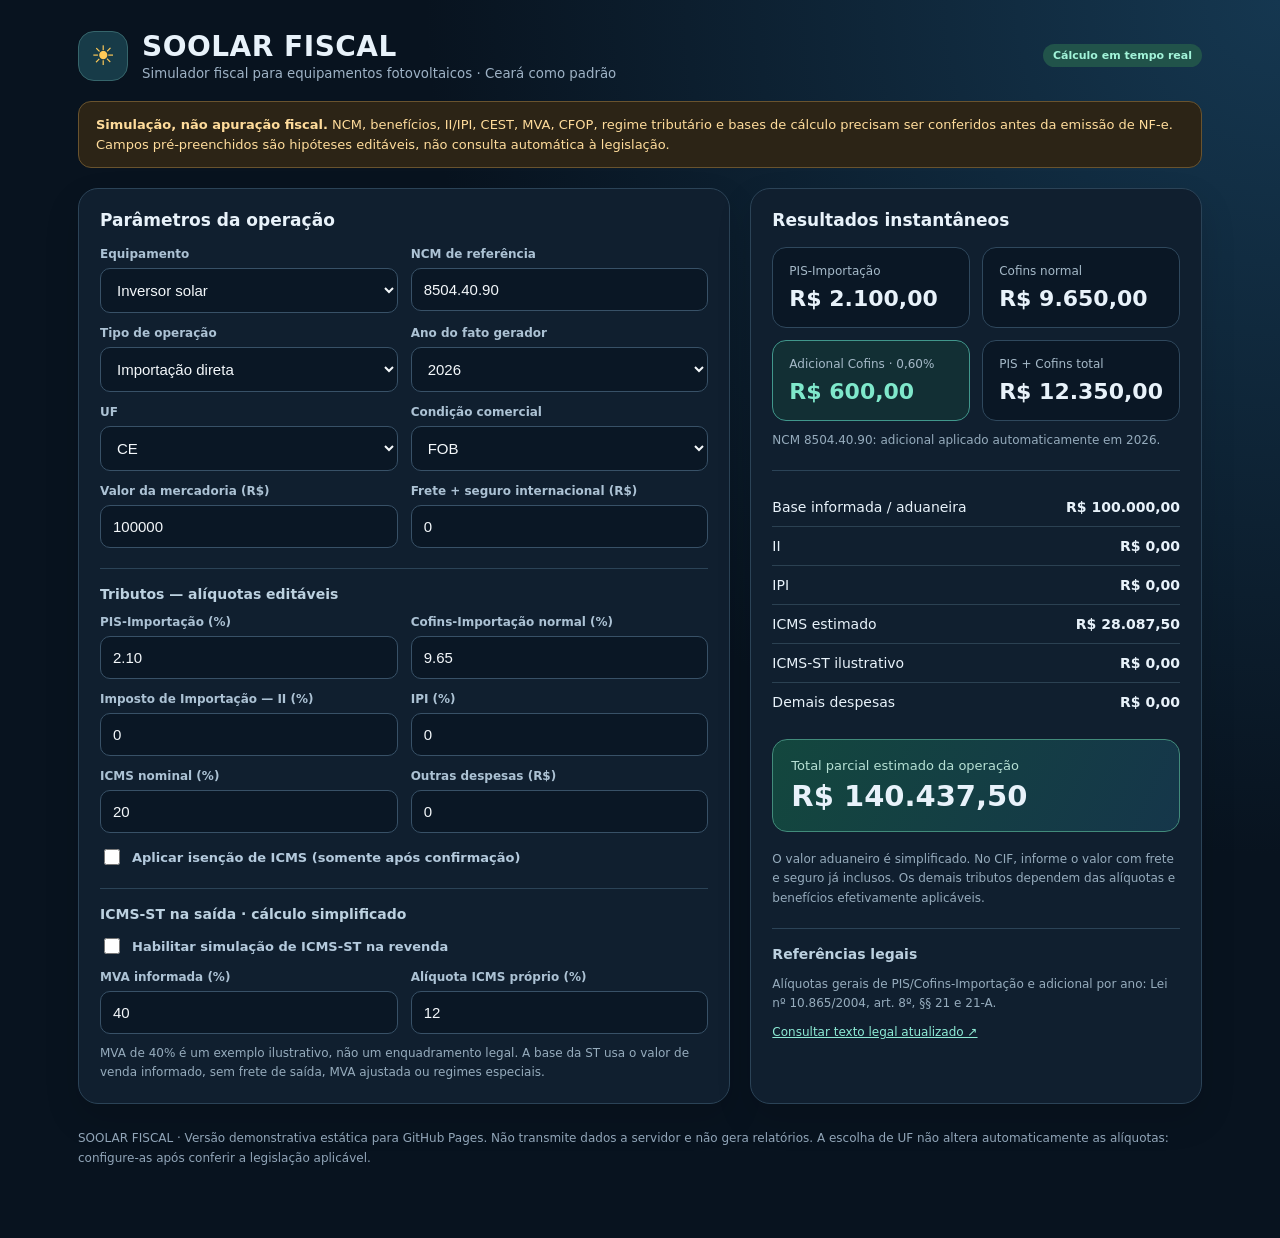
==== index.html @ ff3c5f22 "Add files via upload" ====
<!doctype html><html lang="pt-BR"><head><meta charset="utf-8"><meta name="viewport" content="width=device-width,initial-scale=1"><meta name="theme-color" content="#0b1727"><title>SOOLAR FISCAL — Simulador Fotovoltaico</title><style>
:root{font-family:Inter,system-ui,-apple-system,Segoe UI,sans-serif;color:#e8f2fa;background:#08131f}*{box-sizing:border-box}body{margin:0;background:radial-gradient(circle at top right,#153750,transparent 48%),#08131f;min-height:100vh}.shell{max-width:1160px;margin:auto;padding:30px 18px 70px}header{display:flex;align-items:center;gap:14px;margin-bottom:20px}.logo{display:grid;place-items:center;background:#173b48;color:#ffca57;border:1px solid #36656b;width:50px;height:50px;font-size:27px;border-radius:16px}h1{margin:0;font-size:28px;letter-spacing:.5px}small,.muted{color:#9eb2c5}header small{display:block;margin-top:3px}.notice{padding:13px 17px;background:#2c2416;border:1px solid #69532e;color:#ffdc9b;border-radius:13px;font-size:13px;margin:16px 0 20px;line-height:1.5}.layout{display:grid;grid-template-columns:minmax(0,1.3fr) minmax(310px,.9fr);gap:20px}.panel{padding:21px;border:1px solid #2b4357;border-radius:20px;background:#101f2f;box-shadow:0 15px 35px #0002}.panel h2{font-size:17px;margin:0 0 17px}.section{margin-top:20px;padding-top:17px;border-top:1px solid #2b4357}.section h3{font-size:14px;color:#bcd1e0;margin:0 0 13px}.fields{display:grid;grid-template-columns:repeat(2,minmax(0,1fr));gap:13px}.field{display:flex;flex-direction:column;gap:7px;min-width:0}label{color:#acc2d4;font-size:12px;font-weight:600}select,input{border-radius:10px;background:#0a1725;color:#f4f8fb;border:1px solid #385167;padding:12px;font-size:15px;width:100%;min-width:0}input:focus,select:focus{outline:2px solid #67d4c7;outline-offset:1px}.wide{grid-column:1/-1}.inline{display:flex;gap:9px;align-items:center;font-size:13px;color:#b4cadd}.inline input{width:16px;height:16px;accent-color:#4ad9bd}.cards{display:grid;grid-template-columns:1fr 1fr;gap:12px}.tile{padding:16px;background:#0a1725;border:1px solid #2f485d;border-radius:14px}.tile .label{font-size:12px;color:#a5b9c8}.tile .value{font-weight:800;font-size:22px;margin-top:8px;overflow-wrap:anywhere}.tile.accent{border-color:#41978c;background:#122f34}.tile.accent .value{color:#7fe8cb}.tot{margin:18px 0;padding:18px;border-radius:15px;background:linear-gradient(115deg,#13473e,#15364a);border:1px solid #428b7b}.tot div{font-size:13px;color:#b6e0d4}.tot strong{font-size:29px;display:block;margin-top:6px;overflow-wrap:anywhere}.row{display:flex;justify-content:space-between;gap:15px;border-bottom:1px solid #2b4152;padding:11px 0;font-size:14px}.row:last-child{border-bottom:0}.row strong{font-variant-numeric:tabular-nums;text-align:right}.help{font-size:12px;color:#96acbd;line-height:1.6;margin:10px 0 0}.pill{display:inline-block;border-radius:100px;background:#21534a;color:#a2f4d9;padding:5px 10px;font-size:11px;font-weight:700;margin-left:auto}.sources a{color:#8debd5}footer{margin-top:25px;font-size:12px;color:#91a5b8;line-height:1.6}@media(max-width:800px){.layout{grid-template-columns:1fr}.shell{padding-top:22px}}@media(max-width:440px){.fields{grid-template-columns:1fr}.cards{grid-template-columns:1fr}h1{font-size:24px}}
</style></head><body><main class="shell"><header><span class="logo">☀</span><div><h1>SOOLAR FISCAL</h1><small>Simulador fiscal para equipamentos fotovoltaicos · Ceará como padrão</small></div><span class="pill">Cálculo em tempo real</span></header><div class="notice"><strong>Simulação, não apuração fiscal.</strong> NCM, benefícios, II/IPI, CEST, MVA, CFOP, regime tributário e bases de cálculo precisam ser conferidos antes da emissão de NF-e. Campos pré-preenchidos são hipóteses editáveis, não consulta automática à legislação.</div><div class="layout"><div class="panel"><h2>Parâmetros da operação</h2><div class="fields"><div class="field"><label for="produto">Equipamento</label><select id="produto"><option value="inversor">Inversor solar</option><option value="painel">Painel fotovoltaico</option><option value="bateria">Bateria / armazenamento</option><option value="estrutura">Estruturas</option><option value="kit">Sistema completo (por componentes)</option></select></div><div class="field"><label for="ncm">NCM de referência</label><input id="ncm" readonly value="8504.40.90"></div><div class="field"><label for="operacao">Tipo de operação</label><select id="operacao"><option value="importacao">Importação direta</option><option value="compra">Compra nacional</option><option value="revenda">Revenda / saída</option></select></div><div class="field"><label for="ano">Ano do fato gerador</label><select id="ano"><option>2025</option><option selected>2026</option><option>2027</option></select></div><div class="field"><label for="uf">UF</label><select id="uf"><option selected>CE</option><option>SP</option><option>GO</option><option>MG</option><option>BA</option><option>PE</option><option>RJ</option><option>PR</option><option>SC</option><option>RS</option><option>DF</option><option>Outras</option></select></div><div class="field"><label for="incoterm">Condição comercial</label><select id="incoterm"><option>FOB</option><option>CIF</option></select></div><div class="field"><label for="valor">Valor da mercadoria (R$)</label><input id="valor" type="number" min="0" step="0.01" value="100000"></div><div class="field"><label for="frete">Frete + seguro internacional (R$)</label><input id="frete" type="number" min="0" step="0.01" value="0"></div></div><div class="section"><h3>Tributos — alíquotas editáveis</h3><div class="fields"><div class="field"><label for="pis">PIS-Importação (%)</label><input id="pis" type="number" min="0" step="0.01" value="2.10"></div><div class="field"><label for="cofins">Cofins-Importação normal (%)</label><input id="cofins" type="number" min="0" step="0.01" value="9.65"></div><div class="field"><label for="ii">Imposto de Importação — II (%)</label><input id="ii" type="number" min="0" step="0.01" value="0"></div><div class="field"><label for="ipi">IPI (%)</label><input id="ipi" type="number" min="0" step="0.01" value="0"></div><div class="field"><label for="icms">ICMS nominal (%)</label><input id="icms" type="number" min="0" max="99" step="0.01" value="20"></div><div class="field"><label for="despesas">Outras despesas (R$)</label><input id="despesas" type="number" min="0" step="0.01" value="0"></div><label class="inline wide"><input id="isento" type="checkbox">Aplicar isenção de ICMS (somente após confirmação)</label></div></div><div class="section"><h3>ICMS-ST na saída · cálculo simplificado</h3><div class="fields"><label class="inline wide"><input id="st" type="checkbox">Habilitar simulação de ICMS-ST na revenda</label><div class="field"><label for="mva">MVA informada (%)</label><input id="mva" type="number" min="0" step="0.01" value="40"></div><div class="field"><label for="propria">Alíquota ICMS próprio (%)</label><input id="propria" type="number" min="0" step="0.01" value="12"></div></div><p class="help">MVA de 40% é um exemplo ilustrativo, não um enquadramento legal. A base da ST usa o valor de venda informado, sem frete de saída, MVA ajustada ou regimes especiais.</p></div></div><aside class="panel"><h2>Resultados instantâneos</h2><div class="cards"><div class="tile"><div class="label">PIS-Importação</div><div class="value" id="r-pis">R$ 0,00</div></div><div class="tile"><div class="label">Cofins normal</div><div class="value" id="r-cofins">R$ 0,00</div></div><div class="tile accent"><div class="label">Adicional Cofins · <span id="r-add-rate">0,60%</span></div><div class="value" id="r-add">R$ 0,00</div></div><div class="tile"><div class="label">PIS + Cofins total</div><div class="value" id="r-contrib">R$ 0,00</div></div></div><p class="help" id="msg-extra"></p><div class="section"><div class="row"><span>Base informada / aduaneira</span><strong id="r-base"></strong></div><div class="row"><span>II</span><strong id="r-ii"></strong></div><div class="row"><span>IPI</span><strong id="r-ipi"></strong></div><div class="row"><span>ICMS estimado</span><strong id="r-icms"></strong></div><div class="row"><span>ICMS-ST ilustrativo</span><strong id="r-st"></strong></div><div class="row"><span>Demais despesas</span><strong id="r-exp"></strong></div></div><div class="tot"><div>Total parcial estimado da operação</div><strong id="r-total"></strong></div><p class="help" id="msg-ops"></p><div class="section sources"><h3>Referências legais</h3><p class="help">Alíquotas gerais de PIS/Cofins-Importação e adicional por ano: Lei nº 10.865/2004, art. 8º, §§ 21 e 21-A.</p><p class="help"><a target="_blank" rel="noopener noreferrer" href="https://www2.camara.leg.br/legin/fed/lei/2004/lei-10865-30-abril-2004-531830-normaatualizada-pl.html">Consultar texto legal atualizado ↗</a></p></div></aside></div><footer>SOOLAR FISCAL · Versão demonstrativa estática para GitHub Pages. Não transmite dados a servidor e não gera relatórios. A escolha de UF não altera automaticamente as alíquotas: configure-as após conferir a legislação aplicável.</footer></main><script>
const $=id=>document.getElementById(id);const fields=[...document.querySelectorAll('input,select')];const currency=new Intl.NumberFormat('pt-BR',{style:'currency',currency:'BRL'});const num=id=>Math.max(0,Number($(id).value)||0);const fm=x=>currency.format(Number.isFinite(x)?x:0);const txt=(id,s)=>$(id).textContent=s;
function calc(){const p=$('produto').value,op=$('operacao').value,imp=op==='importacao';const ncms={inversor:'8504.40.90',painel:'8541.43.00',bateria:'NCM a confirmar',estrutura:'NCM a confirmar',kit:'Por componente'};txt('ncm',ncms[p]);$('ncm').value=ncms[p];const year=$('ano').value,rate=imp&&p==='inversor'?({2025:.8,2026:.6,2027:.4}[year]||0):0;const base=num('valor')+(imp&&$('incoterm').value==='FOB'?num('frete'):0);const pis=imp?base*num('pis')/100:0,cof=imp?base*num('cofins')/100:0,add=base*rate/100,ii=imp?base*num('ii')/100:0,ipi=imp?(base+ii)*num('ipi')/100:0,exp=num('despesas');const icmsRate=$('isento').checked?0:Math.min(99,num('icms'))/100;const icmsBase=imp?(base+ii+ipi+pis+cof+add+exp)/(1-icmsRate):0;const icms=imp?icmsBase*icmsRate:0;const st=op==='revenda'&&$('st').checked&&!$('isento').checked?Math.max(0,base*(1+num('mva')/100)*num('icms')/100-base*num('propria')/100):0;const total=base+pis+cof+add+ii+ipi+icms+st+exp;for(const [id,val] of Object.entries({'r-pis':pis,'r-cofins':cof,'r-add':add,'r-contrib':pis+cof+add,'r-base':base,'r-ii':ii,'r-ipi':ipi,'r-icms':icms,'r-st':st,'r-exp':exp,'r-total':total}))txt(id,fm(val));txt('r-add-rate',rate.toFixed(2).replace('.',',')+'%');txt('msg-extra',!imp?'Operação nacional: não cobrar novamente PIS/Cofins-Importação. Tributos nacionais não estão implementados.':p==='inversor'?'NCM 8504.40.90: adicional aplicado automaticamente em '+year+'.':'Adicional não aplicado automaticamente para este equipamento; confirme o enquadramento NCM antes do uso fiscal.');txt('msg-ops',!imp?'A operação nacional mostra apenas valor informado, despesas e eventual ST ilustrativa. Não é uma apuração completa de revenda/compra.':'O valor aduaneiro é simplificado. No CIF, informe o valor com frete e seguro já inclusos. Os demais tributos dependem das alíquotas e benefícios efetivamente aplicáveis.');for(const id of ['pis','cofins','ii','ipi','frete','incoterm'])$(id).disabled=!imp;}
fields.forEach(e=>{e.addEventListener('input',calc);e.addEventListener('change',calc)});calc();
</script></body></html>
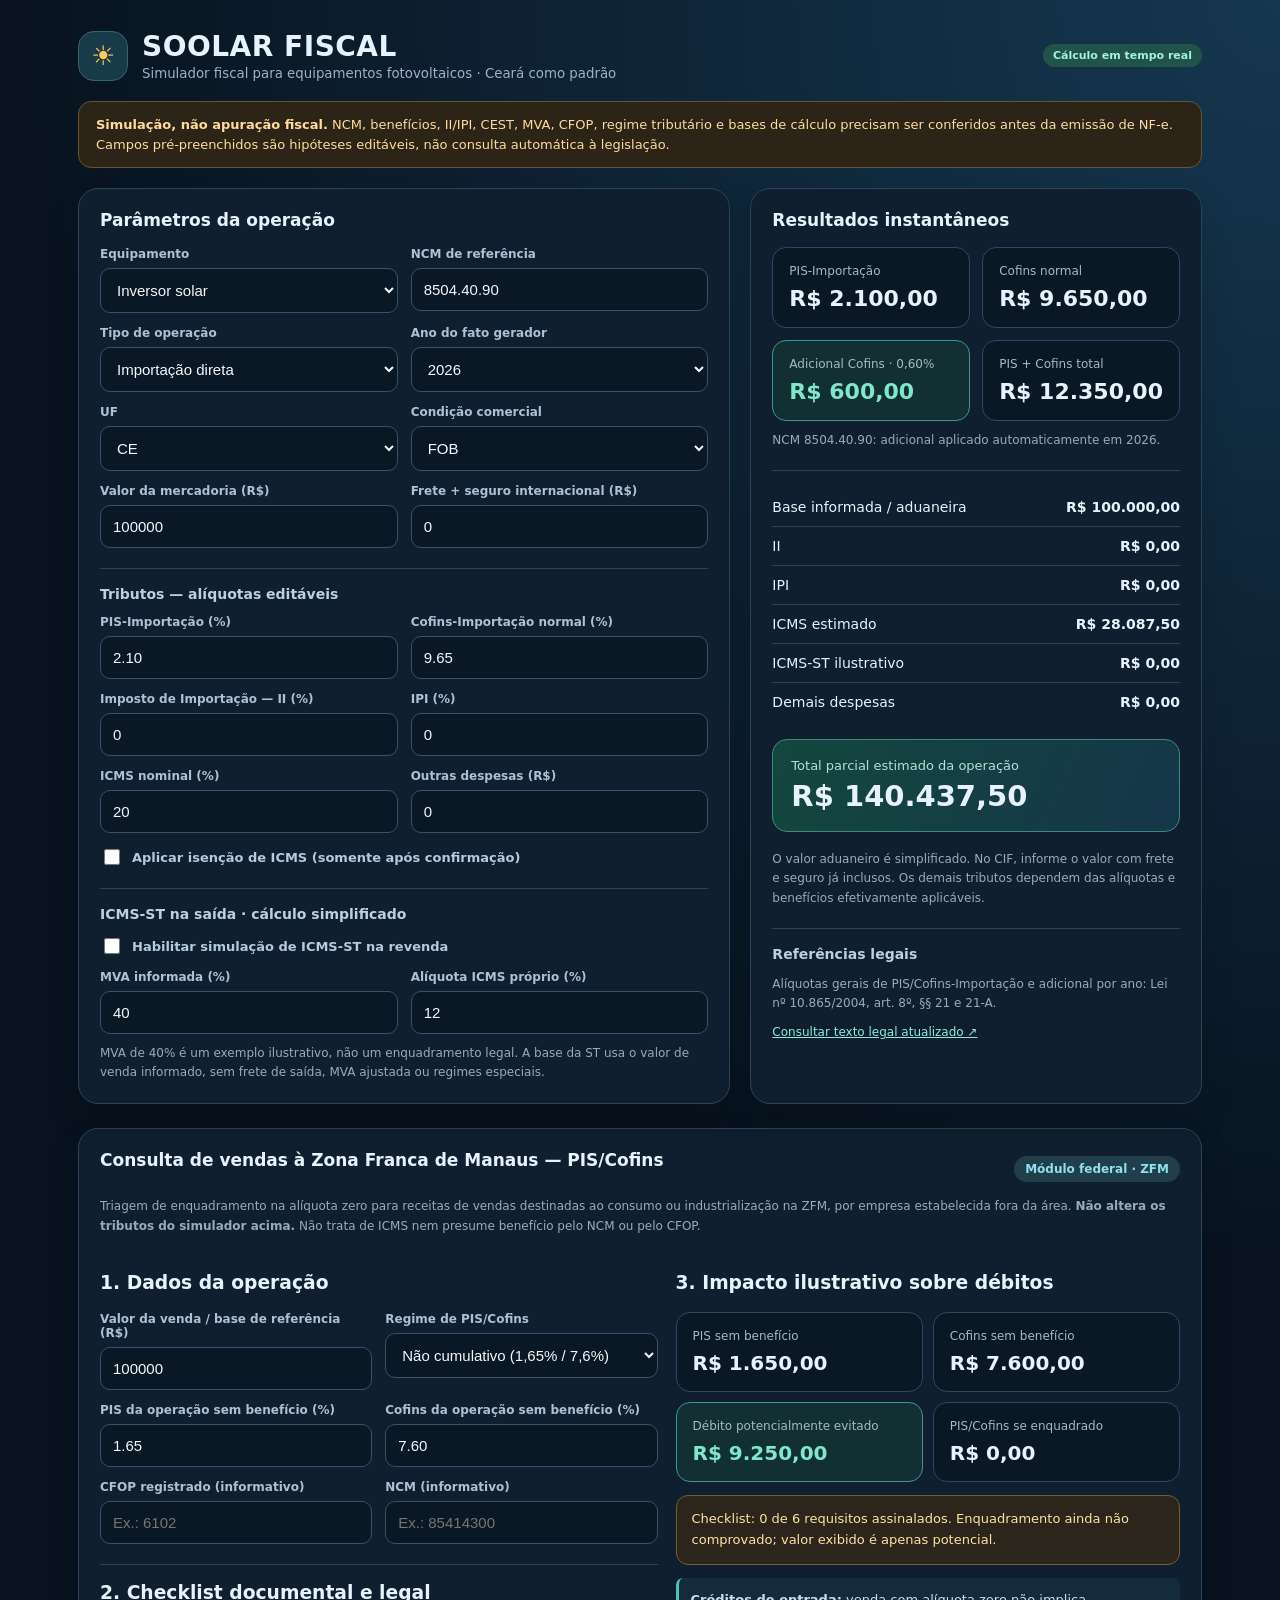
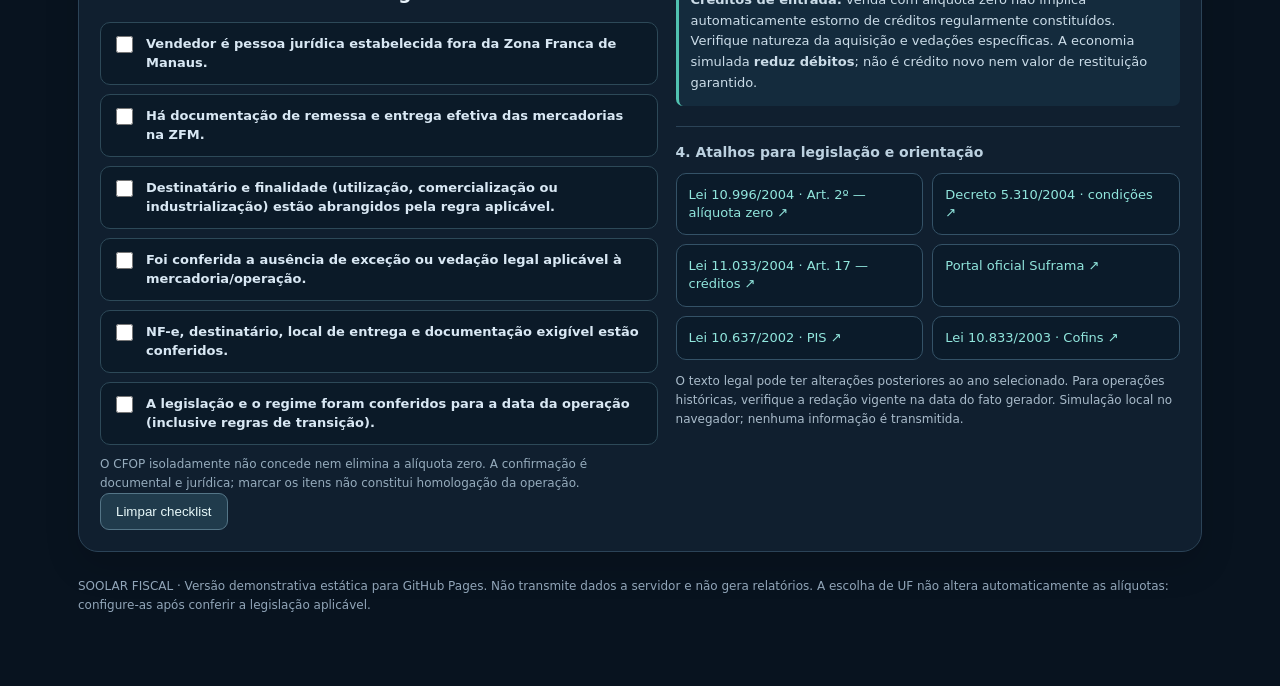
==== commit c95c70e0: "Update index.html" ====
--- a/index.html
+++ b/index.html
@@ -1,7 +1,62 @@
 <!doctype html><html lang="pt-BR"><head><meta charset="utf-8"><meta name="viewport" content="width=device-width,initial-scale=1"><meta name="theme-color" content="#0b1727"><title>SOOLAR FISCAL — Simulador Fotovoltaico</title><style>
 :root{font-family:Inter,system-ui,-apple-system,Segoe UI,sans-serif;color:#e8f2fa;background:#08131f}*{box-sizing:border-box}body{margin:0;background:radial-gradient(circle at top right,#153750,transparent 48%),#08131f;min-height:100vh}.shell{max-width:1160px;margin:auto;padding:30px 18px 70px}header{display:flex;align-items:center;gap:14px;margin-bottom:20px}.logo{display:grid;place-items:center;background:#173b48;color:#ffca57;border:1px solid #36656b;width:50px;height:50px;font-size:27px;border-radius:16px}h1{margin:0;font-size:28px;letter-spacing:.5px}small,.muted{color:#9eb2c5}header small{display:block;margin-top:3px}.notice{padding:13px 17px;background:#2c2416;border:1px solid #69532e;color:#ffdc9b;border-radius:13px;font-size:13px;margin:16px 0 20px;line-height:1.5}.layout{display:grid;grid-template-columns:minmax(0,1.3fr) minmax(310px,.9fr);gap:20px}.panel{padding:21px;border:1px solid #2b4357;border-radius:20px;background:#101f2f;box-shadow:0 15px 35px #0002}.panel h2{font-size:17px;margin:0 0 17px}.section{margin-top:20px;padding-top:17px;border-top:1px solid #2b4357}.section h3{font-size:14px;color:#bcd1e0;margin:0 0 13px}.fields{display:grid;grid-template-columns:repeat(2,minmax(0,1fr));gap:13px}.field{display:flex;flex-direction:column;gap:7px;min-width:0}label{color:#acc2d4;font-size:12px;font-weight:600}select,input{border-radius:10px;background:#0a1725;color:#f4f8fb;border:1px solid #385167;padding:12px;font-size:15px;width:100%;min-width:0}input:focus,select:focus{outline:2px solid #67d4c7;outline-offset:1px}.wide{grid-column:1/-1}.inline{display:flex;gap:9px;align-items:center;font-size:13px;color:#b4cadd}.inline input{width:16px;height:16px;accent-color:#4ad9bd}.cards{display:grid;grid-template-columns:1fr 1fr;gap:12px}.tile{padding:16px;background:#0a1725;border:1px solid #2f485d;border-radius:14px}.tile .label{font-size:12px;color:#a5b9c8}.tile .value{font-weight:800;font-size:22px;margin-top:8px;overflow-wrap:anywhere}.tile.accent{border-color:#41978c;background:#122f34}.tile.accent .value{color:#7fe8cb}.tot{margin:18px 0;padding:18px;border-radius:15px;background:linear-gradient(115deg,#13473e,#15364a);border:1px solid #428b7b}.tot div{font-size:13px;color:#b6e0d4}.tot strong{font-size:29px;display:block;margin-top:6px;overflow-wrap:anywhere}.row{display:flex;justify-content:space-between;gap:15px;border-bottom:1px solid #2b4152;padding:11px 0;font-size:14px}.row:last-child{border-bottom:0}.row strong{font-variant-numeric:tabular-nums;text-align:right}.help{font-size:12px;color:#96acbd;line-height:1.6;margin:10px 0 0}.pill{display:inline-block;border-radius:100px;background:#21534a;color:#a2f4d9;padding:5px 10px;font-size:11px;font-weight:700;margin-left:auto}.sources a{color:#8debd5}footer{margin-top:25px;font-size:12px;color:#91a5b8;line-height:1.6}@media(max-width:800px){.layout{grid-template-columns:1fr}.shell{padding-top:22px}}@media(max-width:440px){.fields{grid-template-columns:1fr}.cards{grid-template-columns:1fr}h1{font-size:24px}}
-</style></head><body><main class="shell"><header><span class="logo">☀</span><div><h1>SOOLAR FISCAL</h1><small>Simulador fiscal para equipamentos fotovoltaicos · Ceará como padrão</small></div><span class="pill">Cálculo em tempo real</span></header><div class="notice"><strong>Simulação, não apuração fiscal.</strong> NCM, benefícios, II/IPI, CEST, MVA, CFOP, regime tributário e bases de cálculo precisam ser conferidos antes da emissão de NF-e. Campos pré-preenchidos são hipóteses editáveis, não consulta automática à legislação.</div><div class="layout"><div class="panel"><h2>Parâmetros da operação</h2><div class="fields"><div class="field"><label for="produto">Equipamento</label><select id="produto"><option value="inversor">Inversor solar</option><option value="painel">Painel fotovoltaico</option><option value="bateria">Bateria / armazenamento</option><option value="estrutura">Estruturas</option><option value="kit">Sistema completo (por componentes)</option></select></div><div class="field"><label for="ncm">NCM de referência</label><input id="ncm" readonly value="8504.40.90"></div><div class="field"><label for="operacao">Tipo de operação</label><select id="operacao"><option value="importacao">Importação direta</option><option value="compra">Compra nacional</option><option value="revenda">Revenda / saída</option></select></div><div class="field"><label for="ano">Ano do fato gerador</label><select id="ano"><option>2025</option><option selected>2026</option><option>2027</option></select></div><div class="field"><label for="uf">UF</label><select id="uf"><option selected>CE</option><option>SP</option><option>GO</option><option>MG</option><option>BA</option><option>PE</option><option>RJ</option><option>PR</option><option>SC</option><option>RS</option><option>DF</option><option>Outras</option></select></div><div class="field"><label for="incoterm">Condição comercial</label><select id="incoterm"><option>FOB</option><option>CIF</option></select></div><div class="field"><label for="valor">Valor da mercadoria (R$)</label><input id="valor" type="number" min="0" step="0.01" value="100000"></div><div class="field"><label for="frete">Frete + seguro internacional (R$)</label><input id="frete" type="number" min="0" step="0.01" value="0"></div></div><div class="section"><h3>Tributos — alíquotas editáveis</h3><div class="fields"><div class="field"><label for="pis">PIS-Importação (%)</label><input id="pis" type="number" min="0" step="0.01" value="2.10"></div><div class="field"><label for="cofins">Cofins-Importação normal (%)</label><input id="cofins" type="number" min="0" step="0.01" value="9.65"></div><div class="field"><label for="ii">Imposto de Importação — II (%)</label><input id="ii" type="number" min="0" step="0.01" value="0"></div><div class="field"><label for="ipi">IPI (%)</label><input id="ipi" type="number" min="0" step="0.01" value="0"></div><div class="field"><label for="icms">ICMS nominal (%)</label><input id="icms" type="number" min="0" max="99" step="0.01" value="20"></div><div class="field"><label for="despesas">Outras despesas (R$)</label><input id="despesas" type="number" min="0" step="0.01" value="0"></div><label class="inline wide"><input id="isento" type="checkbox">Aplicar isenção de ICMS (somente após confirmação)</label></div></div><div class="section"><h3>ICMS-ST na saída · cálculo simplificado</h3><div class="fields"><label class="inline wide"><input id="st" type="checkbox">Habilitar simulação de ICMS-ST na revenda</label><div class="field"><label for="mva">MVA informada (%)</label><input id="mva" type="number" min="0" step="0.01" value="40"></div><div class="field"><label for="propria">Alíquota ICMS próprio (%)</label><input id="propria" type="number" min="0" step="0.01" value="12"></div></div><p class="help">MVA de 40% é um exemplo ilustrativo, não um enquadramento legal. A base da ST usa o valor de venda informado, sem frete de saída, MVA ajustada ou regimes especiais.</p></div></div><aside class="panel"><h2>Resultados instantâneos</h2><div class="cards"><div class="tile"><div class="label">PIS-Importação</div><div class="value" id="r-pis">R$ 0,00</div></div><div class="tile"><div class="label">Cofins normal</div><div class="value" id="r-cofins">R$ 0,00</div></div><div class="tile accent"><div class="label">Adicional Cofins · <span id="r-add-rate">0,60%</span></div><div class="value" id="r-add">R$ 0,00</div></div><div class="tile"><div class="label">PIS + Cofins total</div><div class="value" id="r-contrib">R$ 0,00</div></div></div><p class="help" id="msg-extra"></p><div class="section"><div class="row"><span>Base informada / aduaneira</span><strong id="r-base"></strong></div><div class="row"><span>II</span><strong id="r-ii"></strong></div><div class="row"><span>IPI</span><strong id="r-ipi"></strong></div><div class="row"><span>ICMS estimado</span><strong id="r-icms"></strong></div><div class="row"><span>ICMS-ST ilustrativo</span><strong id="r-st"></strong></div><div class="row"><span>Demais despesas</span><strong id="r-exp"></strong></div></div><div class="tot"><div>Total parcial estimado da operação</div><strong id="r-total"></strong></div><p class="help" id="msg-ops"></p><div class="section sources"><h3>Referências legais</h3><p class="help">Alíquotas gerais de PIS/Cofins-Importação e adicional por ano: Lei nº 10.865/2004, art. 8º, §§ 21 e 21-A.</p><p class="help"><a target="_blank" rel="noopener noreferrer" href="https://www2.camara.leg.br/legin/fed/lei/2004/lei-10865-30-abril-2004-531830-normaatualizada-pl.html">Consultar texto legal atualizado ↗</a></p></div></aside></div><footer>SOOLAR FISCAL · Versão demonstrativa estática para GitHub Pages. Não transmite dados a servidor e não gera relatórios. A escolha de UF não altera automaticamente as alíquotas: configure-as após conferir a legislação aplicável.</footer></main><script>
+
+/* Consulta ZFM isolada do simulador de importação */
+.zfm-module{margin-top:24px}.zfm-head{display:flex;align-items:center;justify-content:space-between;gap:12px;flex-wrap:wrap}.zfm-tag{background:#213f4b;color:#91dfef;border-radius:999px;padding:6px 11px;font-size:12px;font-weight:700}.zfm-grid{display:grid;grid-template-columns:1.05fr .95fr;gap:18px}.zfm-controls{display:grid;grid-template-columns:repeat(2,minmax(0,1fr));gap:13px}.zfm-list{display:grid;gap:9px;margin-top:12px}.zfm-check{display:flex;gap:10px;align-items:flex-start;background:#0b1a28;border:1px solid #2d4958;border-radius:10px;padding:11px;color:#d9e8f4;font-size:13px;line-height:1.5}.zfm-check input{margin-top:2px;flex:none;width:17px;height:17px;accent-color:#45d6b8}.zfm-status{border-radius:12px;padding:13px 15px;background:#2b251c;border:1px solid #755d38;color:#ffe3a2;font-size:13px;line-height:1.6;margin:13px 0}.zfm-status.ok{background:#15382f;border-color:#397b68;color:#b8f6d8}.zfm-links{display:grid;grid-template-columns:repeat(2,minmax(0,1fr));gap:9px}.zfm-links a{display:block;background:#0b1b2a;border:1px solid #345267;border-radius:10px;padding:12px;color:#91e6dd;text-decoration:none;font-size:13px;line-height:1.4}.zfm-links a:hover{border-color:#80dbc8;background:#133345}.zfm-output{display:grid;grid-template-columns:repeat(2,1fr);gap:10px}.zfm-output .tile .value{font-size:20px}.zfm-caption{font-size:12px;color:#a9bbca;line-height:1.6}.zfm-clear{border:1px solid #547587;background:#203b4c;color:#e7f8f9;border-radius:9px;padding:10px 15px;cursor:pointer}.zfm-note{padding:12px;background:#142b3d;border-left:3px solid #51c2b1;border-radius:7px;font-size:13px;line-height:1.6;color:#cbdce8}@media(max-width:800px){.zfm-grid{grid-template-columns:1fr}}@media(max-width:480px){.zfm-controls,.zfm-links{grid-template-columns:1fr}}
+</style></head><body><main class="shell"><header><span class="logo">☀</span><div><h1>SOOLAR FISCAL</h1><small>Simulador fiscal para equipamentos fotovoltaicos · Ceará como padrão</small></div><span class="pill">Cálculo em tempo real</span></header><div class="notice"><strong>Simulação, não apuração fiscal.</strong> NCM, benefícios, II/IPI, CEST, MVA, CFOP, regime tributário e bases de cálculo precisam ser conferidos antes da emissão de NF-e. Campos pré-preenchidos são hipóteses editáveis, não consulta automática à legislação.</div><div class="layout"><div class="panel"><h2>Parâmetros da operação</h2><div class="fields"><div class="field"><label for="produto">Equipamento</label><select id="produto"><option value="inversor">Inversor solar</option><option value="painel">Painel fotovoltaico</option><option value="bateria">Bateria / armazenamento</option><option value="estrutura">Estruturas</option><option value="kit">Sistema completo (por componentes)</option></select></div><div class="field"><label for="ncm">NCM de referência</label><input id="ncm" readonly value="8504.40.90"></div><div class="field"><label for="operacao">Tipo de operação</label><select id="operacao"><option value="importacao">Importação direta</option><option value="compra">Compra nacional</option><option value="revenda">Revenda / saída</option></select></div><div class="field"><label for="ano">Ano do fato gerador</label><select id="ano"><option>2025</option><option selected>2026</option><option>2027</option></select></div><div class="field"><label for="uf">UF</label><select id="uf"><option selected>CE</option><option>SP</option><option>GO</option><option>MG</option><option>BA</option><option>PE</option><option>RJ</option><option>PR</option><option>SC</option><option>RS</option><option>DF</option><option>Outras</option></select></div><div class="field"><label for="incoterm">Condição comercial</label><select id="incoterm"><option>FOB</option><option>CIF</option></select></div><div class="field"><label for="valor">Valor da mercadoria (R$)</label><input id="valor" type="number" min="0" step="0.01" value="100000"></div><div class="field"><label for="frete">Frete + seguro internacional (R$)</label><input id="frete" type="number" min="0" step="0.01" value="0"></div></div><div class="section"><h3>Tributos — alíquotas editáveis</h3><div class="fields"><div class="field"><label for="pis">PIS-Importação (%)</label><input id="pis" type="number" min="0" step="0.01" value="2.10"></div><div class="field"><label for="cofins">Cofins-Importação normal (%)</label><input id="cofins" type="number" min="0" step="0.01" value="9.65"></div><div class="field"><label for="ii">Imposto de Importação — II (%)</label><input id="ii" type="number" min="0" step="0.01" value="0"></div><div class="field"><label for="ipi">IPI (%)</label><input id="ipi" type="number" min="0" step="0.01" value="0"></div><div class="field"><label for="icms">ICMS nominal (%)</label><input id="icms" type="number" min="0" max="99" step="0.01" value="20"></div><div class="field"><label for="despesas">Outras despesas (R$)</label><input id="despesas" type="number" min="0" step="0.01" value="0"></div><label class="inline wide"><input id="isento" type="checkbox">Aplicar isenção de ICMS (somente após confirmação)</label></div></div><div class="section"><h3>ICMS-ST na saída · cálculo simplificado</h3><div class="fields"><label class="inline wide"><input id="st" type="checkbox">Habilitar simulação de ICMS-ST na revenda</label><div class="field"><label for="mva">MVA informada (%)</label><input id="mva" type="number" min="0" step="0.01" value="40"></div><div class="field"><label for="propria">Alíquota ICMS próprio (%)</label><input id="propria" type="number" min="0" step="0.01" value="12"></div></div><p class="help">MVA de 40% é um exemplo ilustrativo, não um enquadramento legal. A base da ST usa o valor de venda informado, sem frete de saída, MVA ajustada ou regimes especiais.</p></div></div><aside class="panel"><h2>Resultados instantâneos</h2><div class="cards"><div class="tile"><div class="label">PIS-Importação</div><div class="value" id="r-pis">R$ 0,00</div></div><div class="tile"><div class="label">Cofins normal</div><div class="value" id="r-cofins">R$ 0,00</div></div><div class="tile accent"><div class="label">Adicional Cofins · <span id="r-add-rate">0,60%</span></div><div class="value" id="r-add">R$ 0,00</div></div><div class="tile"><div class="label">PIS + Cofins total</div><div class="value" id="r-contrib">R$ 0,00</div></div></div><p class="help" id="msg-extra"></p><div class="section"><div class="row"><span>Base informada / aduaneira</span><strong id="r-base"></strong></div><div class="row"><span>II</span><strong id="r-ii"></strong></div><div class="row"><span>IPI</span><strong id="r-ipi"></strong></div><div class="row"><span>ICMS estimado</span><strong id="r-icms"></strong></div><div class="row"><span>ICMS-ST ilustrativo</span><strong id="r-st"></strong></div><div class="row"><span>Demais despesas</span><strong id="r-exp"></strong></div></div><div class="tot"><div>Total parcial estimado da operação</div><strong id="r-total"></strong></div><p class="help" id="msg-ops"></p><div class="section sources"><h3>Referências legais</h3><p class="help">Alíquotas gerais de PIS/Cofins-Importação e adicional por ano: Lei nº 10.865/2004, art. 8º, §§ 21 e 21-A.</p><p class="help"><a target="_blank" rel="noopener noreferrer" href="https://www2.camara.leg.br/legin/fed/lei/2004/lei-10865-30-abril-2004-531830-normaatualizada-pl.html">Consultar texto legal atualizado ↗</a></p></div></aside></div>
+<section class="panel zfm-module" id="consulta-zfm" aria-labelledby="zfm-title">
+ <div class="zfm-head"><h2 id="zfm-title">Consulta de vendas à Zona Franca de Manaus — PIS/Cofins</h2><span class="zfm-tag">Módulo federal · ZFM</span></div>
+ <p class="help">Triagem de enquadramento na alíquota zero para receitas de vendas destinadas ao consumo ou industrialização na ZFM, por empresa estabelecida fora da área. <strong>Não altera os tributos do simulador acima.</strong> Não trata de ICMS nem presume benefício pelo NCM ou pelo CFOP.</p>
+ <div class="zfm-grid" style="margin-top:18px">
+  <div><h3>1. Dados da operação</h3><div class="zfm-controls">
+   <div class="field"><label for="zfm-valor">Valor da venda / base de referência (R$)</label><input id="zfm-valor" type="number" min="0" step="0.01" value="100000"></div>
+   <div class="field"><label for="zfm-regime">Regime de PIS/Cofins</label><select id="zfm-regime"><option value="naocum">Não cumulativo (1,65% / 7,6%)</option><option value="cum">Cumulativo (0,65% / 3%)</option><option value="custom">Alíquotas informadas</option></select></div>
+   <div class="field"><label for="zfm-pis">PIS da operação sem benefício (%)</label><input id="zfm-pis" type="number" step="0.01" min="0" value="1.65"></div>
+   <div class="field"><label for="zfm-cofins">Cofins da operação sem benefício (%)</label><input id="zfm-cofins" type="number" step="0.01" min="0" value="7.60"></div>
+   <div class="field"><label for="zfm-cfop">CFOP registrado (informativo)</label><input id="zfm-cfop" inputmode="numeric" maxlength="4" placeholder="Ex.: 6102"></div>
+   <div class="field"><label for="zfm-ncm">NCM (informativo)</label><input id="zfm-ncm" placeholder="Ex.: 85414300"></div>
+   </div>
+   <h3 class="section">2. Checklist documental e legal</h3><div class="zfm-list">
+    <label class="zfm-check"><input type="checkbox" id="zfm-fora">Vendedor é pessoa jurídica estabelecida fora da Zona Franca de Manaus.</label>
+    <label class="zfm-check"><input type="checkbox" id="zfm-destino">Há documentação de remessa e entrega efetiva das mercadorias na ZFM.</label>
+    <label class="zfm-check"><input type="checkbox" id="zfm-finalidade">Destinatário e finalidade (utilização, comercialização ou industrialização) estão abrangidos pela regra aplicável.</label>
+    <label class="zfm-check"><input type="checkbox" id="zfm-produto">Foi conferida a ausência de exceção ou vedação legal aplicável à mercadoria/operação.</label>
+    <label class="zfm-check"><input type="checkbox" id="zfm-documentos">NF-e, destinatário, local de entrega e documentação exigível estão conferidos.</label>
+    <label class="zfm-check"><input type="checkbox" id="zfm-competencia">A legislação e o regime foram conferidos para a data da operação (inclusive regras de transição).</label>
+   </div><p class="help">O CFOP isoladamente não concede nem elimina a alíquota zero. A confirmação é documental e jurídica; marcar os itens não constitui homologação da operação.</p>
+   <button type="button" class="zfm-clear" id="zfm-reset">Limpar checklist</button>
+  </div>
+  <div><h3>3. Impacto ilustrativo sobre débitos</h3><div class="zfm-output">
+   <div class="tile"><div class="label">PIS sem benefício</div><div class="value" id="zfm-res-pis">R$ 0,00</div></div>
+   <div class="tile"><div class="label">Cofins sem benefício</div><div class="value" id="zfm-res-cofins">R$ 0,00</div></div>
+   <div class="tile accent"><div class="label">Débito potencialmente evitado</div><div class="value" id="zfm-res-total">R$ 0,00</div></div>
+   <div class="tile"><div class="label">PIS/Cofins se enquadrado</div><div class="value" id="zfm-res-zero">R$ 0,00</div></div>
+  </div><div id="zfm-status" class="zfm-status" role="status" aria-live="polite">Conferência pendente: nenhum requisito confirmado.</div>
+  <p class="zfm-note"><strong>Créditos de entrada:</strong> venda com alíquota zero não implica automaticamente estorno de créditos regularmente constituídos. Verifique natureza da aquisição e vedações específicas. A economia simulada <strong>reduz débitos</strong>; não é crédito novo nem valor de restituição garantido.</p>
+  <div class="section"><h3>4. Atalhos para legislação e orientação</h3><div class="zfm-links">
+   <a href="https://www.planalto.gov.br/ccivil_03/_ato2004-2006/2004/lei/l10996.htm" target="_blank" rel="noopener noreferrer">Lei 10.996/2004 · Art. 2º — alíquota zero ↗</a>
+   <a href="https://www.planalto.gov.br/ccivil_03/_ato2004-2006/2004/decreto/d5310.htm" target="_blank" rel="noopener noreferrer">Decreto 5.310/2004 · condições ↗</a>
+   <a href="https://www.planalto.gov.br/ccivil_03/_ato2004-2006/2004/lei/l11033.htm" target="_blank" rel="noopener noreferrer">Lei 11.033/2004 · Art. 17 — créditos ↗</a>
+   <a href="https://www.gov.br/suframa/pt-br" target="_blank" rel="noopener noreferrer">Portal oficial Suframa ↗</a>
+   <a href="https://www.planalto.gov.br/ccivil_03/leis/2002/l10637.htm" target="_blank" rel="noopener noreferrer">Lei 10.637/2002 · PIS ↗</a>
+   <a href="https://www.planalto.gov.br/ccivil_03/leis/2003/l10.833.htm" target="_blank" rel="noopener noreferrer">Lei 10.833/2003 · Cofins ↗</a>
+  </div></div><p class="zfm-caption">O texto legal pode ter alterações posteriores ao ano selecionado. Para operações históricas, verifique a redação vigente na data do fato gerador. Simulação local no navegador; nenhuma informação é transmitida.</p>
+  </div>
+ </div>
+</section>
+<footer>SOOLAR FISCAL · Versão demonstrativa estática para GitHub Pages. Não transmite dados a servidor e não gera relatórios. A escolha de UF não altera automaticamente as alíquotas: configure-as após conferir a legislação aplicável.</footer></main><script>
 const $=id=>document.getElementById(id);const fields=[...document.querySelectorAll('input,select')];const currency=new Intl.NumberFormat('pt-BR',{style:'currency',currency:'BRL'});const num=id=>Math.max(0,Number($(id).value)||0);const fm=x=>currency.format(Number.isFinite(x)?x:0);const txt=(id,s)=>$(id).textContent=s;
 function calc(){const p=$('produto').value,op=$('operacao').value,imp=op==='importacao';const ncms={inversor:'8504.40.90',painel:'8541.43.00',bateria:'NCM a confirmar',estrutura:'NCM a confirmar',kit:'Por componente'};txt('ncm',ncms[p]);$('ncm').value=ncms[p];const year=$('ano').value,rate=imp&&p==='inversor'?({2025:.8,2026:.6,2027:.4}[year]||0):0;const base=num('valor')+(imp&&$('incoterm').value==='FOB'?num('frete'):0);const pis=imp?base*num('pis')/100:0,cof=imp?base*num('cofins')/100:0,add=base*rate/100,ii=imp?base*num('ii')/100:0,ipi=imp?(base+ii)*num('ipi')/100:0,exp=num('despesas');const icmsRate=$('isento').checked?0:Math.min(99,num('icms'))/100;const icmsBase=imp?(base+ii+ipi+pis+cof+add+exp)/(1-icmsRate):0;const icms=imp?icmsBase*icmsRate:0;const st=op==='revenda'&&$('st').checked&&!$('isento').checked?Math.max(0,base*(1+num('mva')/100)*num('icms')/100-base*num('propria')/100):0;const total=base+pis+cof+add+ii+ipi+icms+st+exp;for(const [id,val] of Object.entries({'r-pis':pis,'r-cofins':cof,'r-add':add,'r-contrib':pis+cof+add,'r-base':base,'r-ii':ii,'r-ipi':ipi,'r-icms':icms,'r-st':st,'r-exp':exp,'r-total':total}))txt(id,fm(val));txt('r-add-rate',rate.toFixed(2).replace('.',',')+'%');txt('msg-extra',!imp?'Operação nacional: não cobrar novamente PIS/Cofins-Importação. Tributos nacionais não estão implementados.':p==='inversor'?'NCM 8504.40.90: adicional aplicado automaticamente em '+year+'.':'Adicional não aplicado automaticamente para este equipamento; confirme o enquadramento NCM antes do uso fiscal.');txt('msg-ops',!imp?'A operação nacional mostra apenas valor informado, despesas e eventual ST ilustrativa. Não é uma apuração completa de revenda/compra.':'O valor aduaneiro é simplificado. No CIF, informe o valor com frete e seguro já inclusos. Os demais tributos dependem das alíquotas e benefícios efetivamente aplicáveis.');for(const id of ['pis','cofins','ii','ipi','frete','incoterm'])$(id).disabled=!imp;}
 fields.forEach(e=>{e.addEventListener('input',calc);e.addEventListener('change',calc)});calc();
+
+// Módulo ZFM independente
+(function(){
+ const z=id=>document.getElementById(id),checks=['zfm-fora','zfm-destino','zfm-finalidade','zfm-produto','zfm-documentos','zfm-competencia'];
+ const money=new Intl.NumberFormat('pt-BR',{style:'currency',currency:'BRL'});
+ function render(){const base=Math.max(0,Number(z('zfm-valor').value)||0),pis=Math.max(0,Number(z('zfm-pis').value)||0),cof=Math.max(0,Number(z('zfm-cofins').value)||0);z('zfm-res-pis').textContent=money.format(base*pis/100);z('zfm-res-cofins').textContent=money.format(base*cof/100);z('zfm-res-total').textContent=money.format(base*(pis+cof)/100);z('zfm-res-zero').textContent=money.format(0);const count=checks.filter(id=>z(id).checked).length,el=z('zfm-status');el.classList.toggle('ok',count===checks.length);el.textContent=count===checks.length?'Checklist documental marcado como completo (6/6). A elegibilidade ainda exige revisão fiscal e jurídica; simulação não confirma benefício.':`Checklist: ${count} de ${checks.length} requisitos assinalados. Enquadramento ainda não comprovado; valor exibido é apenas potencial.`;}
+ z('zfm-regime').addEventListener('change',()=>{let r=z('zfm-regime').value;if(r==='naocum'){z('zfm-pis').value='1.65';z('zfm-cofins').value='7.60'}else if(r==='cum'){z('zfm-pis').value='0.65';z('zfm-cofins').value='3.00'}render()});
+ for(const id of ['zfm-pis','zfm-cofins'])z(id).addEventListener('input',()=>{z('zfm-regime').value='custom';render()});
+ for(const id of ['zfm-valor',...checks]){z(id).addEventListener('input',render);z(id).addEventListener('change',render)}
+ z('zfm-reset').addEventListener('click',()=>{checks.forEach(id=>z(id).checked=false);render()});render();
+})();
 </script></body></html>
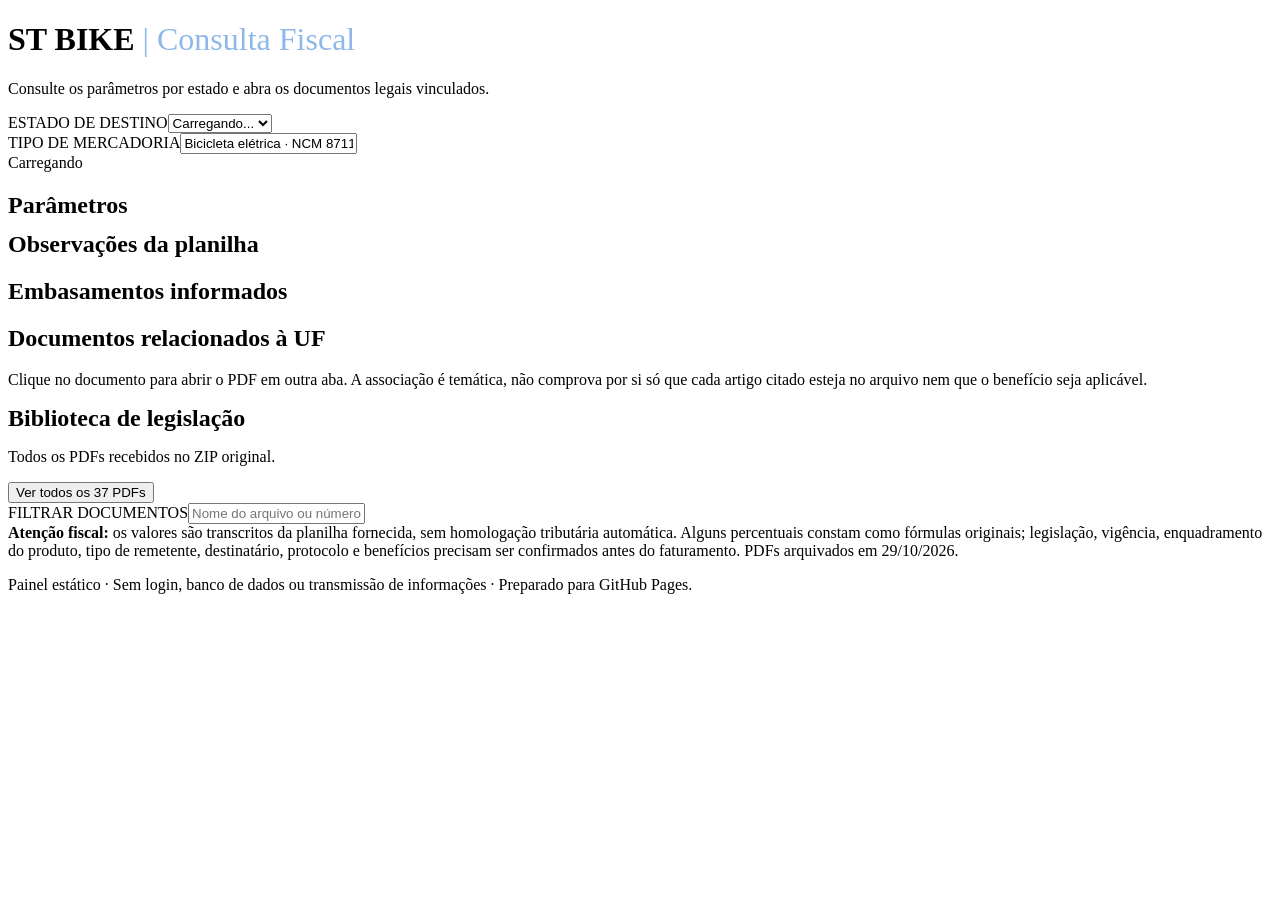
==== commit 8457e28f: "Add files via upload" ====
--- a/index.html
+++ b/index.html
@@ -1,62 +1 @@
-<!doctype html><html lang="pt-BR"><head><meta charset="utf-8"><meta name="viewport" content="width=device-width,initial-scale=1"><meta name="theme-color" content="#0b1727"><title>SOOLAR FISCAL — Simulador Fotovoltaico</title><style>
-:root{font-family:Inter,system-ui,-apple-system,Segoe UI,sans-serif;color:#e8f2fa;background:#08131f}*{box-sizing:border-box}body{margin:0;background:radial-gradient(circle at top right,#153750,transparent 48%),#08131f;min-height:100vh}.shell{max-width:1160px;margin:auto;padding:30px 18px 70px}header{display:flex;align-items:center;gap:14px;margin-bottom:20px}.logo{display:grid;place-items:center;background:#173b48;color:#ffca57;border:1px solid #36656b;width:50px;height:50px;font-size:27px;border-radius:16px}h1{margin:0;font-size:28px;letter-spacing:.5px}small,.muted{color:#9eb2c5}header small{display:block;margin-top:3px}.notice{padding:13px 17px;background:#2c2416;border:1px solid #69532e;color:#ffdc9b;border-radius:13px;font-size:13px;margin:16px 0 20px;line-height:1.5}.layout{display:grid;grid-template-columns:minmax(0,1.3fr) minmax(310px,.9fr);gap:20px}.panel{padding:21px;border:1px solid #2b4357;border-radius:20px;background:#101f2f;box-shadow:0 15px 35px #0002}.panel h2{font-size:17px;margin:0 0 17px}.section{margin-top:20px;padding-top:17px;border-top:1px solid #2b4357}.section h3{font-size:14px;color:#bcd1e0;margin:0 0 13px}.fields{display:grid;grid-template-columns:repeat(2,minmax(0,1fr));gap:13px}.field{display:flex;flex-direction:column;gap:7px;min-width:0}label{color:#acc2d4;font-size:12px;font-weight:600}select,input{border-radius:10px;background:#0a1725;color:#f4f8fb;border:1px solid #385167;padding:12px;font-size:15px;width:100%;min-width:0}input:focus,select:focus{outline:2px solid #67d4c7;outline-offset:1px}.wide{grid-column:1/-1}.inline{display:flex;gap:9px;align-items:center;font-size:13px;color:#b4cadd}.inline input{width:16px;height:16px;accent-color:#4ad9bd}.cards{display:grid;grid-template-columns:1fr 1fr;gap:12px}.tile{padding:16px;background:#0a1725;border:1px solid #2f485d;border-radius:14px}.tile .label{font-size:12px;color:#a5b9c8}.tile .value{font-weight:800;font-size:22px;margin-top:8px;overflow-wrap:anywhere}.tile.accent{border-color:#41978c;background:#122f34}.tile.accent .value{color:#7fe8cb}.tot{margin:18px 0;padding:18px;border-radius:15px;background:linear-gradient(115deg,#13473e,#15364a);border:1px solid #428b7b}.tot div{font-size:13px;color:#b6e0d4}.tot strong{font-size:29px;display:block;margin-top:6px;overflow-wrap:anywhere}.row{display:flex;justify-content:space-between;gap:15px;border-bottom:1px solid #2b4152;padding:11px 0;font-size:14px}.row:last-child{border-bottom:0}.row strong{font-variant-numeric:tabular-nums;text-align:right}.help{font-size:12px;color:#96acbd;line-height:1.6;margin:10px 0 0}.pill{display:inline-block;border-radius:100px;background:#21534a;color:#a2f4d9;padding:5px 10px;font-size:11px;font-weight:700;margin-left:auto}.sources a{color:#8debd5}footer{margin-top:25px;font-size:12px;color:#91a5b8;line-height:1.6}@media(max-width:800px){.layout{grid-template-columns:1fr}.shell{padding-top:22px}}@media(max-width:440px){.fields{grid-template-columns:1fr}.cards{grid-template-columns:1fr}h1{font-size:24px}}
-
-/* Consulta ZFM isolada do simulador de importação */
-.zfm-module{margin-top:24px}.zfm-head{display:flex;align-items:center;justify-content:space-between;gap:12px;flex-wrap:wrap}.zfm-tag{background:#213f4b;color:#91dfef;border-radius:999px;padding:6px 11px;font-size:12px;font-weight:700}.zfm-grid{display:grid;grid-template-columns:1.05fr .95fr;gap:18px}.zfm-controls{display:grid;grid-template-columns:repeat(2,minmax(0,1fr));gap:13px}.zfm-list{display:grid;gap:9px;margin-top:12px}.zfm-check{display:flex;gap:10px;align-items:flex-start;background:#0b1a28;border:1px solid #2d4958;border-radius:10px;padding:11px;color:#d9e8f4;font-size:13px;line-height:1.5}.zfm-check input{margin-top:2px;flex:none;width:17px;height:17px;accent-color:#45d6b8}.zfm-status{border-radius:12px;padding:13px 15px;background:#2b251c;border:1px solid #755d38;color:#ffe3a2;font-size:13px;line-height:1.6;margin:13px 0}.zfm-status.ok{background:#15382f;border-color:#397b68;color:#b8f6d8}.zfm-links{display:grid;grid-template-columns:repeat(2,minmax(0,1fr));gap:9px}.zfm-links a{display:block;background:#0b1b2a;border:1px solid #345267;border-radius:10px;padding:12px;color:#91e6dd;text-decoration:none;font-size:13px;line-height:1.4}.zfm-links a:hover{border-color:#80dbc8;background:#133345}.zfm-output{display:grid;grid-template-columns:repeat(2,1fr);gap:10px}.zfm-output .tile .value{font-size:20px}.zfm-caption{font-size:12px;color:#a9bbca;line-height:1.6}.zfm-clear{border:1px solid #547587;background:#203b4c;color:#e7f8f9;border-radius:9px;padding:10px 15px;cursor:pointer}.zfm-note{padding:12px;background:#142b3d;border-left:3px solid #51c2b1;border-radius:7px;font-size:13px;line-height:1.6;color:#cbdce8}@media(max-width:800px){.zfm-grid{grid-template-columns:1fr}}@media(max-width:480px){.zfm-controls,.zfm-links{grid-template-columns:1fr}}
-</style></head><body><main class="shell"><header><span class="logo">☀</span><div><h1>SOOLAR FISCAL</h1><small>Simulador fiscal para equipamentos fotovoltaicos · Ceará como padrão</small></div><span class="pill">Cálculo em tempo real</span></header><div class="notice"><strong>Simulação, não apuração fiscal.</strong> NCM, benefícios, II/IPI, CEST, MVA, CFOP, regime tributário e bases de cálculo precisam ser conferidos antes da emissão de NF-e. Campos pré-preenchidos são hipóteses editáveis, não consulta automática à legislação.</div><div class="layout"><div class="panel"><h2>Parâmetros da operação</h2><div class="fields"><div class="field"><label for="produto">Equipamento</label><select id="produto"><option value="inversor">Inversor solar</option><option value="painel">Painel fotovoltaico</option><option value="bateria">Bateria / armazenamento</option><option value="estrutura">Estruturas</option><option value="kit">Sistema completo (por componentes)</option></select></div><div class="field"><label for="ncm">NCM de referência</label><input id="ncm" readonly value="8504.40.90"></div><div class="field"><label for="operacao">Tipo de operação</label><select id="operacao"><option value="importacao">Importação direta</option><option value="compra">Compra nacional</option><option value="revenda">Revenda / saída</option></select></div><div class="field"><label for="ano">Ano do fato gerador</label><select id="ano"><option>2025</option><option selected>2026</option><option>2027</option></select></div><div class="field"><label for="uf">UF</label><select id="uf"><option selected>CE</option><option>SP</option><option>GO</option><option>MG</option><option>BA</option><option>PE</option><option>RJ</option><option>PR</option><option>SC</option><option>RS</option><option>DF</option><option>Outras</option></select></div><div class="field"><label for="incoterm">Condição comercial</label><select id="incoterm"><option>FOB</option><option>CIF</option></select></div><div class="field"><label for="valor">Valor da mercadoria (R$)</label><input id="valor" type="number" min="0" step="0.01" value="100000"></div><div class="field"><label for="frete">Frete + seguro internacional (R$)</label><input id="frete" type="number" min="0" step="0.01" value="0"></div></div><div class="section"><h3>Tributos — alíquotas editáveis</h3><div class="fields"><div class="field"><label for="pis">PIS-Importação (%)</label><input id="pis" type="number" min="0" step="0.01" value="2.10"></div><div class="field"><label for="cofins">Cofins-Importação normal (%)</label><input id="cofins" type="number" min="0" step="0.01" value="9.65"></div><div class="field"><label for="ii">Imposto de Importação — II (%)</label><input id="ii" type="number" min="0" step="0.01" value="0"></div><div class="field"><label for="ipi">IPI (%)</label><input id="ipi" type="number" min="0" step="0.01" value="0"></div><div class="field"><label for="icms">ICMS nominal (%)</label><input id="icms" type="number" min="0" max="99" step="0.01" value="20"></div><div class="field"><label for="despesas">Outras despesas (R$)</label><input id="despesas" type="number" min="0" step="0.01" value="0"></div><label class="inline wide"><input id="isento" type="checkbox">Aplicar isenção de ICMS (somente após confirmação)</label></div></div><div class="section"><h3>ICMS-ST na saída · cálculo simplificado</h3><div class="fields"><label class="inline wide"><input id="st" type="checkbox">Habilitar simulação de ICMS-ST na revenda</label><div class="field"><label for="mva">MVA informada (%)</label><input id="mva" type="number" min="0" step="0.01" value="40"></div><div class="field"><label for="propria">Alíquota ICMS próprio (%)</label><input id="propria" type="number" min="0" step="0.01" value="12"></div></div><p class="help">MVA de 40% é um exemplo ilustrativo, não um enquadramento legal. A base da ST usa o valor de venda informado, sem frete de saída, MVA ajustada ou regimes especiais.</p></div></div><aside class="panel"><h2>Resultados instantâneos</h2><div class="cards"><div class="tile"><div class="label">PIS-Importação</div><div class="value" id="r-pis">R$ 0,00</div></div><div class="tile"><div class="label">Cofins normal</div><div class="value" id="r-cofins">R$ 0,00</div></div><div class="tile accent"><div class="label">Adicional Cofins · <span id="r-add-rate">0,60%</span></div><div class="value" id="r-add">R$ 0,00</div></div><div class="tile"><div class="label">PIS + Cofins total</div><div class="value" id="r-contrib">R$ 0,00</div></div></div><p class="help" id="msg-extra"></p><div class="section"><div class="row"><span>Base informada / aduaneira</span><strong id="r-base"></strong></div><div class="row"><span>II</span><strong id="r-ii"></strong></div><div class="row"><span>IPI</span><strong id="r-ipi"></strong></div><div class="row"><span>ICMS estimado</span><strong id="r-icms"></strong></div><div class="row"><span>ICMS-ST ilustrativo</span><strong id="r-st"></strong></div><div class="row"><span>Demais despesas</span><strong id="r-exp"></strong></div></div><div class="tot"><div>Total parcial estimado da operação</div><strong id="r-total"></strong></div><p class="help" id="msg-ops"></p><div class="section sources"><h3>Referências legais</h3><p class="help">Alíquotas gerais de PIS/Cofins-Importação e adicional por ano: Lei nº 10.865/2004, art. 8º, §§ 21 e 21-A.</p><p class="help"><a target="_blank" rel="noopener noreferrer" href="https://www2.camara.leg.br/legin/fed/lei/2004/lei-10865-30-abril-2004-531830-normaatualizada-pl.html">Consultar texto legal atualizado ↗</a></p></div></aside></div>
-<section class="panel zfm-module" id="consulta-zfm" aria-labelledby="zfm-title">
- <div class="zfm-head"><h2 id="zfm-title">Consulta de vendas à Zona Franca de Manaus — PIS/Cofins</h2><span class="zfm-tag">Módulo federal · ZFM</span></div>
- <p class="help">Triagem de enquadramento na alíquota zero para receitas de vendas destinadas ao consumo ou industrialização na ZFM, por empresa estabelecida fora da área. <strong>Não altera os tributos do simulador acima.</strong> Não trata de ICMS nem presume benefício pelo NCM ou pelo CFOP.</p>
- <div class="zfm-grid" style="margin-top:18px">
-  <div><h3>1. Dados da operação</h3><div class="zfm-controls">
-   <div class="field"><label for="zfm-valor">Valor da venda / base de referência (R$)</label><input id="zfm-valor" type="number" min="0" step="0.01" value="100000"></div>
-   <div class="field"><label for="zfm-regime">Regime de PIS/Cofins</label><select id="zfm-regime"><option value="naocum">Não cumulativo (1,65% / 7,6%)</option><option value="cum">Cumulativo (0,65% / 3%)</option><option value="custom">Alíquotas informadas</option></select></div>
-   <div class="field"><label for="zfm-pis">PIS da operação sem benefício (%)</label><input id="zfm-pis" type="number" step="0.01" min="0" value="1.65"></div>
-   <div class="field"><label for="zfm-cofins">Cofins da operação sem benefício (%)</label><input id="zfm-cofins" type="number" step="0.01" min="0" value="7.60"></div>
-   <div class="field"><label for="zfm-cfop">CFOP registrado (informativo)</label><input id="zfm-cfop" inputmode="numeric" maxlength="4" placeholder="Ex.: 6102"></div>
-   <div class="field"><label for="zfm-ncm">NCM (informativo)</label><input id="zfm-ncm" placeholder="Ex.: 85414300"></div>
-   </div>
-   <h3 class="section">2. Checklist documental e legal</h3><div class="zfm-list">
-    <label class="zfm-check"><input type="checkbox" id="zfm-fora">Vendedor é pessoa jurídica estabelecida fora da Zona Franca de Manaus.</label>
-    <label class="zfm-check"><input type="checkbox" id="zfm-destino">Há documentação de remessa e entrega efetiva das mercadorias na ZFM.</label>
-    <label class="zfm-check"><input type="checkbox" id="zfm-finalidade">Destinatário e finalidade (utilização, comercialização ou industrialização) estão abrangidos pela regra aplicável.</label>
-    <label class="zfm-check"><input type="checkbox" id="zfm-produto">Foi conferida a ausência de exceção ou vedação legal aplicável à mercadoria/operação.</label>
-    <label class="zfm-check"><input type="checkbox" id="zfm-documentos">NF-e, destinatário, local de entrega e documentação exigível estão conferidos.</label>
-    <label class="zfm-check"><input type="checkbox" id="zfm-competencia">A legislação e o regime foram conferidos para a data da operação (inclusive regras de transição).</label>
-   </div><p class="help">O CFOP isoladamente não concede nem elimina a alíquota zero. A confirmação é documental e jurídica; marcar os itens não constitui homologação da operação.</p>
-   <button type="button" class="zfm-clear" id="zfm-reset">Limpar checklist</button>
-  </div>
-  <div><h3>3. Impacto ilustrativo sobre débitos</h3><div class="zfm-output">
-   <div class="tile"><div class="label">PIS sem benefício</div><div class="value" id="zfm-res-pis">R$ 0,00</div></div>
-   <div class="tile"><div class="label">Cofins sem benefício</div><div class="value" id="zfm-res-cofins">R$ 0,00</div></div>
-   <div class="tile accent"><div class="label">Débito potencialmente evitado</div><div class="value" id="zfm-res-total">R$ 0,00</div></div>
-   <div class="tile"><div class="label">PIS/Cofins se enquadrado</div><div class="value" id="zfm-res-zero">R$ 0,00</div></div>
-  </div><div id="zfm-status" class="zfm-status" role="status" aria-live="polite">Conferência pendente: nenhum requisito confirmado.</div>
-  <p class="zfm-note"><strong>Créditos de entrada:</strong> venda com alíquota zero não implica automaticamente estorno de créditos regularmente constituídos. Verifique natureza da aquisição e vedações específicas. A economia simulada <strong>reduz débitos</strong>; não é crédito novo nem valor de restituição garantido.</p>
-  <div class="section"><h3>4. Atalhos para legislação e orientação</h3><div class="zfm-links">
-   <a href="https://www.planalto.gov.br/ccivil_03/_ato2004-2006/2004/lei/l10996.htm" target="_blank" rel="noopener noreferrer">Lei 10.996/2004 · Art. 2º — alíquota zero ↗</a>
-   <a href="https://www.planalto.gov.br/ccivil_03/_ato2004-2006/2004/decreto/d5310.htm" target="_blank" rel="noopener noreferrer">Decreto 5.310/2004 · condições ↗</a>
-   <a href="https://www.planalto.gov.br/ccivil_03/_ato2004-2006/2004/lei/l11033.htm" target="_blank" rel="noopener noreferrer">Lei 11.033/2004 · Art. 17 — créditos ↗</a>
-   <a href="https://www.gov.br/suframa/pt-br" target="_blank" rel="noopener noreferrer">Portal oficial Suframa ↗</a>
-   <a href="https://www.planalto.gov.br/ccivil_03/leis/2002/l10637.htm" target="_blank" rel="noopener noreferrer">Lei 10.637/2002 · PIS ↗</a>
-   <a href="https://www.planalto.gov.br/ccivil_03/leis/2003/l10.833.htm" target="_blank" rel="noopener noreferrer">Lei 10.833/2003 · Cofins ↗</a>
-  </div></div><p class="zfm-caption">O texto legal pode ter alterações posteriores ao ano selecionado. Para operações históricas, verifique a redação vigente na data do fato gerador. Simulação local no navegador; nenhuma informação é transmitida.</p>
-  </div>
- </div>
-</section>
-<footer>SOOLAR FISCAL · Versão demonstrativa estática para GitHub Pages. Não transmite dados a servidor e não gera relatórios. A escolha de UF não altera automaticamente as alíquotas: configure-as após conferir a legislação aplicável.</footer></main><script>
-const $=id=>document.getElementById(id);const fields=[...document.querySelectorAll('input,select')];const currency=new Intl.NumberFormat('pt-BR',{style:'currency',currency:'BRL'});const num=id=>Math.max(0,Number($(id).value)||0);const fm=x=>currency.format(Number.isFinite(x)?x:0);const txt=(id,s)=>$(id).textContent=s;
-function calc(){const p=$('produto').value,op=$('operacao').value,imp=op==='importacao';const ncms={inversor:'8504.40.90',painel:'8541.43.00',bateria:'NCM a confirmar',estrutura:'NCM a confirmar',kit:'Por componente'};txt('ncm',ncms[p]);$('ncm').value=ncms[p];const year=$('ano').value,rate=imp&&p==='inversor'?({2025:.8,2026:.6,2027:.4}[year]||0):0;const base=num('valor')+(imp&&$('incoterm').value==='FOB'?num('frete'):0);const pis=imp?base*num('pis')/100:0,cof=imp?base*num('cofins')/100:0,add=base*rate/100,ii=imp?base*num('ii')/100:0,ipi=imp?(base+ii)*num('ipi')/100:0,exp=num('despesas');const icmsRate=$('isento').checked?0:Math.min(99,num('icms'))/100;const icmsBase=imp?(base+ii+ipi+pis+cof+add+exp)/(1-icmsRate):0;const icms=imp?icmsBase*icmsRate:0;const st=op==='revenda'&&$('st').checked&&!$('isento').checked?Math.max(0,base*(1+num('mva')/100)*num('icms')/100-base*num('propria')/100):0;const total=base+pis+cof+add+ii+ipi+icms+st+exp;for(const [id,val] of Object.entries({'r-pis':pis,'r-cofins':cof,'r-add':add,'r-contrib':pis+cof+add,'r-base':base,'r-ii':ii,'r-ipi':ipi,'r-icms':icms,'r-st':st,'r-exp':exp,'r-total':total}))txt(id,fm(val));txt('r-add-rate',rate.toFixed(2).replace('.',',')+'%');txt('msg-extra',!imp?'Operação nacional: não cobrar novamente PIS/Cofins-Importação. Tributos nacionais não estão implementados.':p==='inversor'?'NCM 8504.40.90: adicional aplicado automaticamente em '+year+'.':'Adicional não aplicado automaticamente para este equipamento; confirme o enquadramento NCM antes do uso fiscal.');txt('msg-ops',!imp?'A operação nacional mostra apenas valor informado, despesas e eventual ST ilustrativa. Não é uma apuração completa de revenda/compra.':'O valor aduaneiro é simplificado. No CIF, informe o valor com frete e seguro já inclusos. Os demais tributos dependem das alíquotas e benefícios efetivamente aplicáveis.');for(const id of ['pis','cofins','ii','ipi','frete','incoterm'])$(id).disabled=!imp;}
-fields.forEach(e=>{e.addEventListener('input',calc);e.addEventListener('change',calc)});calc();
-
-// Módulo ZFM independente
-(function(){
- const z=id=>document.getElementById(id),checks=['zfm-fora','zfm-destino','zfm-finalidade','zfm-produto','zfm-documentos','zfm-competencia'];
- const money=new Intl.NumberFormat('pt-BR',{style:'currency',currency:'BRL'});
- function render(){const base=Math.max(0,Number(z('zfm-valor').value)||0),pis=Math.max(0,Number(z('zfm-pis').value)||0),cof=Math.max(0,Number(z('zfm-cofins').value)||0);z('zfm-res-pis').textContent=money.format(base*pis/100);z('zfm-res-cofins').textContent=money.format(base*cof/100);z('zfm-res-total').textContent=money.format(base*(pis+cof)/100);z('zfm-res-zero').textContent=money.format(0);const count=checks.filter(id=>z(id).checked).length,el=z('zfm-status');el.classList.toggle('ok',count===checks.length);el.textContent=count===checks.length?'Checklist documental marcado como completo (6/6). A elegibilidade ainda exige revisão fiscal e jurídica; simulação não confirma benefício.':`Checklist: ${count} de ${checks.length} requisitos assinalados. Enquadramento ainda não comprovado; valor exibido é apenas potencial.`;}
- z('zfm-regime').addEventListener('change',()=>{let r=z('zfm-regime').value;if(r==='naocum'){z('zfm-pis').value='1.65';z('zfm-cofins').value='7.60'}else if(r==='cum'){z('zfm-pis').value='0.65';z('zfm-cofins').value='3.00'}render()});
- for(const id of ['zfm-pis','zfm-cofins'])z(id).addEventListener('input',()=>{z('zfm-regime').value='custom';render()});
- for(const id of ['zfm-valor',...checks]){z(id).addEventListener('input',render);z(id).addEventListener('change',render)}
- z('zfm-reset').addEventListener('click',()=>{checks.forEach(id=>z(id).checked=false);render()});render();
-})();
-</script></body></html>
+<!doctype html><html lang="pt-BR"><head><meta charset="utf-8"/><meta name="viewport" content="width=device-width, initial-scale=1"/><meta name="description" content="Consulta de parâmetros de ICMS-ST para bicicletas elétricas com PDFs de legislação."/><title>ST BIKE | Consulta Fiscal</title><link rel="stylesheet" href="style.css"/></head><body><header class="top"><h1>ST BIKE <span style="font-weight:400;color:#8eb8e9">| Consulta Fiscal</span></h1><p>Consulte os parâmetros por estado e abra os documentos legais vinculados.</p></header><main class="wrap"><section class="panel"><div class="controls"><div class="field"><label for="uf">ESTADO DE DESTINO</label><select id="uf"><option>Carregando...</option></select></div><div class="field" style="flex:2"><label>TIPO DE MERCADORIA</label><input value="Bicicleta elétrica · NCM 8711.60.00" readonly></div><span class="badge" id="statecount">Carregando</span></div><p id="loadstatus" class="subtle"></p></section><section class="panel"><h2 class="sectiontitle" id="titulo">Parâmetros</h2><div class="subtle" id="ncm" style="margin:-8px 0 18px"></div><div class="tiles" id="metrics"></div></section><div class="details"><section class="panel"><h2 class="sectiontitle">Observações da planilha</h2><div id="obs" class="note"></div></section><section class="panel"><h2 class="sectiontitle">Embasamentos informados</h2><div id="leis"></div></section></div><section class="panel"><h2 class="sectiontitle">Documentos relacionados à UF</h2><p class="subtle">Clique no documento para abrir o PDF em outra aba. A associação é temática, não comprova por si só que cada artigo citado esteja no arquivo nem que o benefício seja aplicável.</p><div id="pdfs" class="links"></div></section><section class="panel"><div class="controls" style="justify-content:space-between"><div><h2 class="sectiontitle" style="margin:0">Biblioteca de legislação</h2><p class="subtle">Todos os PDFs recebidos no ZIP original.</p></div><button id="toggle" type="button">Ver todos os 37 PDFs</button></div><div id="catalog"><div class="field"><label for="search">FILTRAR DOCUMENTOS</label><input id="search" placeholder="Nome do arquivo ou número" /></div><div id="catalog-list" class="document-grid"></div></div></section><div class="warn"><b>Atenção fiscal:</b> os valores são transcritos da planilha fornecida, sem homologação tributária automática. Alguns percentuais constam como fórmulas originais; legislação, vigência, enquadramento do produto, tipo de remetente, destinatário, protocolo e benefícios precisam ser confirmados antes do faturamento. PDFs arquivados em 29/10/2026.</div><p class="foot">Painel estático · Sem login, banco de dados ou transmissão de informações · Preparado para GitHub Pages.</p></main><script src="app.js"></script></body></html>
